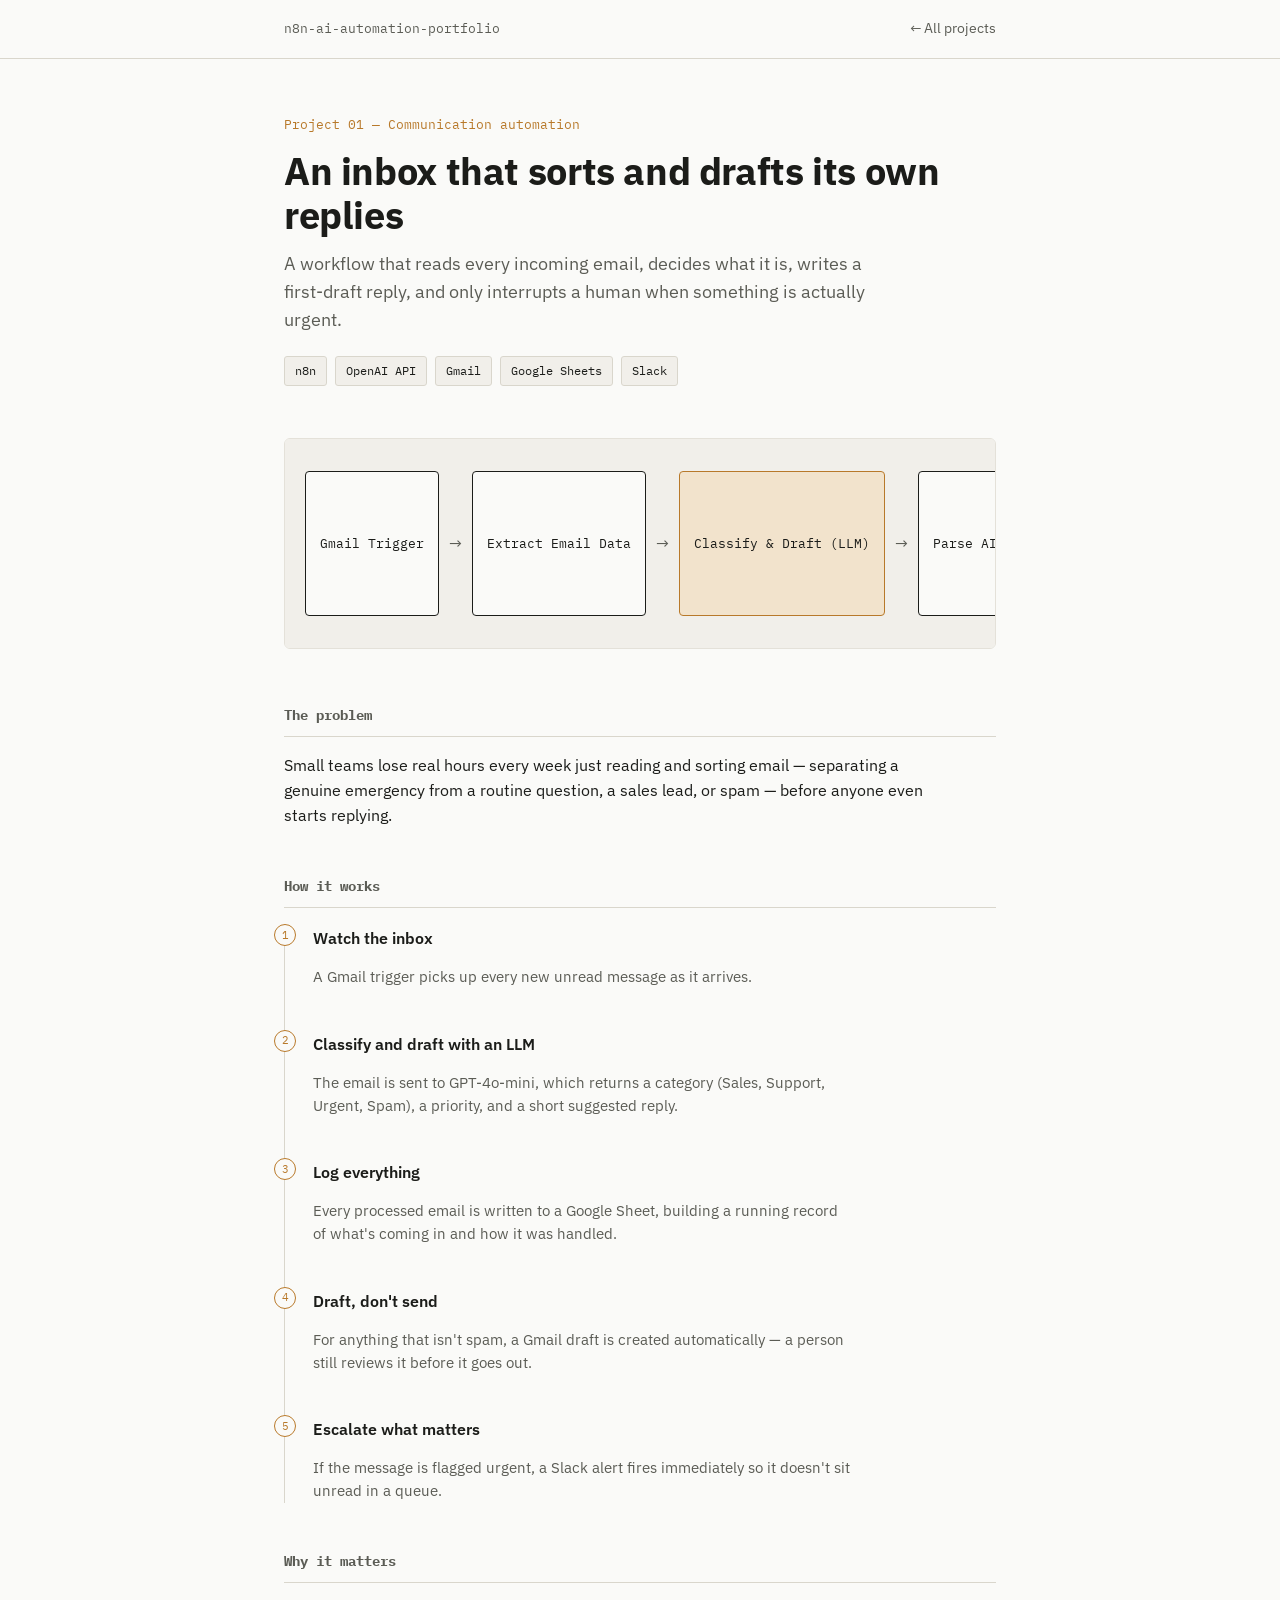
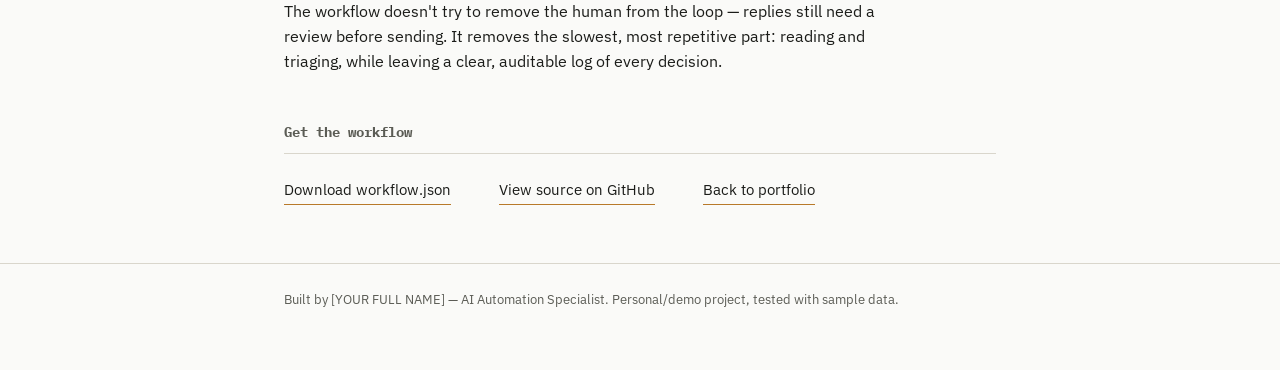
==== projects/01-email-triage-agent/index.html @ a7bc9fc6 "Add files via upload" ====
<!DOCTYPE html>
<html lang="en">
<head>
<meta charset="UTF-8">
<meta name="viewport" content="width=device-width, initial-scale=1.0">
<title>AI Email Triage & Auto-Draft Agent — Automation Portfolio</title>
<meta name="description" content="An n8n + LLM workflow that classifies inbound email, drafts replies, and escalates urgent messages automatically.">
<link rel="stylesheet" href="../../assets/style.css">
<style>
  :root{
    --accent:#B8792A;
    --accent-soft:#F2E3CC;
  }
</style>
</head>
<body>

<div class="topbar">
  <div class="wrap">
    <span class="brand">n8n-ai-automation-portfolio</span>
    <a href="../../index.html">← All projects</a>
  </div>
</div>

<div class="wrap">

  <div class="hero">
    <p class="kicker">Project 01 — Communication automation</p>
    <h1>An inbox that sorts and drafts its own replies</h1>
    <p class="subtitle">A workflow that reads every incoming email, decides what it is, writes a first-draft reply, and only interrupts a human when something is actually urgent.</p>
    <div class="tags">
      <span class="tag">n8n</span>
      <span class="tag">OpenAI API</span>
      <span class="tag">Gmail</span>
      <span class="tag">Google Sheets</span>
      <span class="tag">Slack</span>
    </div>
  </div>

  <div class="diagram">
    <div class="diagram-row">
      <div class="node">Gmail Trigger</div>
      <div class="arrow">→</div>
      <div class="node">Extract Email Data</div>
      <div class="arrow">→</div>
      <div class="node accent">Classify & Draft (LLM)</div>
      <div class="arrow">→</div>
      <div class="node">Parse AI Output</div>
      <div class="arrow">→</div>
      <div class="branch-col">
        <div class="node">Log to Sheet</div>
        <div class="node">If spam → Create Draft</div>
        <div class="node">If urgent → Notify Slack</div>
      </div>
    </div>
  </div>

  <section>
    <h2>The problem</h2>
    <p>Small teams lose real hours every week just reading and sorting email — separating a genuine emergency from a routine question, a sales lead, or spam — before anyone even starts replying.</p>
  </section>

  <section>
    <h2>How it works</h2>
    <ul class="steps">
      <li data-n="1">
        <p class="step-title">Watch the inbox</p>
        <p class="step-desc">A Gmail trigger picks up every new unread message as it arrives.</p>
      </li>
      <li data-n="2">
        <p class="step-title">Classify and draft with an LLM</p>
        <p class="step-desc">The email is sent to GPT-4o-mini, which returns a category (Sales, Support, Urgent, Spam), a priority, and a short suggested reply.</p>
      </li>
      <li data-n="3">
        <p class="step-title">Log everything</p>
        <p class="step-desc">Every processed email is written to a Google Sheet, building a running record of what's coming in and how it was handled.</p>
      </li>
      <li data-n="4">
        <p class="step-title">Draft, don't send</p>
        <p class="step-desc">For anything that isn't spam, a Gmail draft is created automatically — a person still reviews it before it goes out.</p>
      </li>
      <li data-n="5">
        <p class="step-title">Escalate what matters</p>
        <p class="step-desc">If the message is flagged urgent, a Slack alert fires immediately so it doesn't sit unread in a queue.</p>
      </li>
    </ul>
  </section>

  <section>
    <h2>Why it matters</h2>
    <p>The workflow doesn't try to remove the human from the loop — replies still need a review before sending. It removes the slowest, most repetitive part: reading and triaging, while leaving a clear, auditable log of every decision.</p>
  </section>

  <section>
    <h2>Get the workflow</h2>
    <div class="links">
      <a href="./workflow.json">Download workflow.json</a>
      <a href="https://github.com/YOUR_GITHUB_USERNAME/n8n-ai-automation-portfolio/tree/main/projects/01-email-triage-agent">View source on GitHub</a>
      <a href="../../index.html">Back to portfolio</a>
    </div>
  </section>

</div>

<footer>
  <div class="wrap">
    Built by [YOUR FULL NAME] — AI Automation Specialist. Personal/demo project, tested with sample data.
  </div>
</footer>

</body>
</html>
---- assets/style.css ----
@import url('https://fonts.googleapis.com/css2?family=IBM+Plex+Sans:wght@400;500;600;700&family=IBM+Plex+Mono:wght@400;500&display=swap');

:root{
  --bg:#FAFAF8;
  --surface:#F1EFEA;
  --surface-line:#E4E1D9;
  --ink:#1B1C19;
  --ink-soft:#5B5C55;
  --border:#D9D6CC;
  --accent:#B0432B;
  --accent-soft:#F1DAD3;
}

*{box-sizing:border-box;}

html{scroll-behavior:smooth;}

body{
  margin:0;
  background:var(--bg);
  color:var(--ink);
  font-family:'IBM Plex Sans', -apple-system, sans-serif;
  line-height:1.55;
  -webkit-font-smoothing:antialiased;
}

.wrap{
  max-width:760px;
  margin:0 auto;
  padding:0 24px;
}

/* ---- top bar ---- */
.topbar{
  border-bottom:1px solid var(--border);
  padding:18px 0;
}
.topbar .wrap{
  display:flex;
  justify-content:space-between;
  align-items:center;
  gap:16px;
}
.topbar a{
  color:var(--ink-soft);
  text-decoration:none;
  font-size:14px;
}
.topbar a:hover{ color:var(--accent); }
.topbar .brand{
  font-family:'IBM Plex Mono', monospace;
  font-size:13px;
  color:var(--ink-soft);
}

/* ---- hero ---- */
.hero{
  padding:56px 0 8px;
}
.kicker{
  font-family:'IBM Plex Mono', monospace;
  font-size:13px;
  color:var(--accent);
  margin:0 0 14px;
}
h1{
  font-size:clamp(28px, 4vw, 38px);
  line-height:1.15;
  margin:0 0 14px;
  font-weight:700;
  letter-spacing:-0.01em;
}
.subtitle{
  font-size:18px;
  color:var(--ink-soft);
  max-width:56ch;
  margin:0 0 22px;
}
.tags{
  display:flex;
  flex-wrap:wrap;
  gap:8px;
  margin-bottom:44px;
}
.tag{
  font-family:'IBM Plex Mono', monospace;
  font-size:12px;
  color:var(--ink);
  border:1px solid var(--border);
  border-radius:3px;
  padding:5px 10px;
  background:var(--surface);
}

/* ---- diagram ---- */
.diagram{
  background:var(--surface);
  border:1px solid var(--surface-line);
  border-radius:6px;
  padding:32px 20px;
  margin-bottom:56px;
  overflow-x:auto;
}
.diagram-row{
  display:flex;
  align-items:stretch;
  gap:0;
  min-width:max-content;
}
.node{
  font-family:'IBM Plex Mono', monospace;
  font-size:12.5px;
  border:1.5px solid var(--ink);
  background:var(--bg);
  padding:10px 14px;
  border-radius:4px;
  white-space:nowrap;
  display:flex;
  align-items:center;
  min-height:38px;
}
.node.accent{
  border-color:var(--accent);
  background:var(--accent-soft);
}
.arrow{
  display:flex;
  align-items:center;
  padding:0 10px;
  color:var(--ink-soft);
  font-size:16px;
}
.branch-col{
  display:flex;
  flex-direction:column;
  gap:10px;
  justify-content:center;
}
.branch-note{
  font-family:'IBM Plex Mono', monospace;
  font-size:11px;
  color:var(--ink-soft);
  margin-top:6px;
  text-align:center;
}

/* ---- sections ---- */
section{
  margin-bottom:48px;
}
h2{
  font-size:14px;
  font-family:'IBM Plex Mono', monospace;
  color:var(--ink-soft);
  text-transform:none;
  margin:0 0 16px;
  padding-bottom:10px;
  border-bottom:1px solid var(--border);
}
section p{
  font-size:16px;
  color:var(--ink);
  max-width:64ch;
}

/* ---- numbered steps ---- */
.steps{
  list-style:none;
  margin:0;
  padding:0;
  border-left:1.5px solid var(--border);
}
.steps li{
  position:relative;
  padding:2px 0 26px 28px;
}
.steps li::before{
  content: attr(data-n);
  position:absolute;
  left:-11px;
  top:0;
  width:20px;
  height:20px;
  border-radius:50%;
  background:var(--bg);
  border:1.5px solid var(--accent);
  color:var(--accent);
  font-family:'IBM Plex Mono', monospace;
  font-size:11px;
  display:flex;
  align-items:center;
  justify-content:center;
}
.steps li:last-child{ padding-bottom:0; }
.step-title{
  font-weight:600;
  margin:0 0 4px;
  font-size:15.5px;
}
.step-desc{
  color:var(--ink-soft);
  font-size:15px;
  max-width:60ch;
}

/* ---- footer / links ---- */
.links{
  display:flex;
  flex-wrap:wrap;
  gap:14px 24px;
  padding-top:8px;
}
.links a{
  color:var(--ink);
  text-decoration:none;
  font-size:15px;
  border-bottom:1px solid var(--accent);
  padding-bottom:2px;
  margin:0 24px 10px 0;
  display:inline-block;
}
.links a:hover{ color:var(--accent); }

footer{
  border-top:1px solid var(--border);
  padding:26px 0 60px;
  color:var(--ink-soft);
  font-size:13px;
}

/* ---- landing page cards ---- */
.card-grid{
  display:flex;
  flex-direction:column;
  gap:16px;
}
.card{
  border:1px solid var(--border);
  border-radius:6px;
  padding:22px 22px;
  text-decoration:none;
  color:var(--ink);
  display:block;
  background:var(--surface);
  transition:border-color .15s ease;
}
.card:hover{ border-color:var(--accent); }
.card-num{
  font-family:'IBM Plex Mono', monospace;
  font-size:12px;
  color:var(--ink-soft);
  margin:0 0 6px;
}
.card h3{
  margin:0 0 8px;
  font-size:19px;
}
.card p{
  margin:0 0 10px;
  color:var(--ink-soft);
  font-size:15px;
}
.card .tags{ margin-bottom:0; }

@media (max-width:600px){
  .diagram-row{ flex-direction:column; }
  .arrow{ transform:rotate(90deg); padding:6px 0; align-self:center; }
  .branch-col{ flex-direction:row; flex-wrap:wrap; }
}
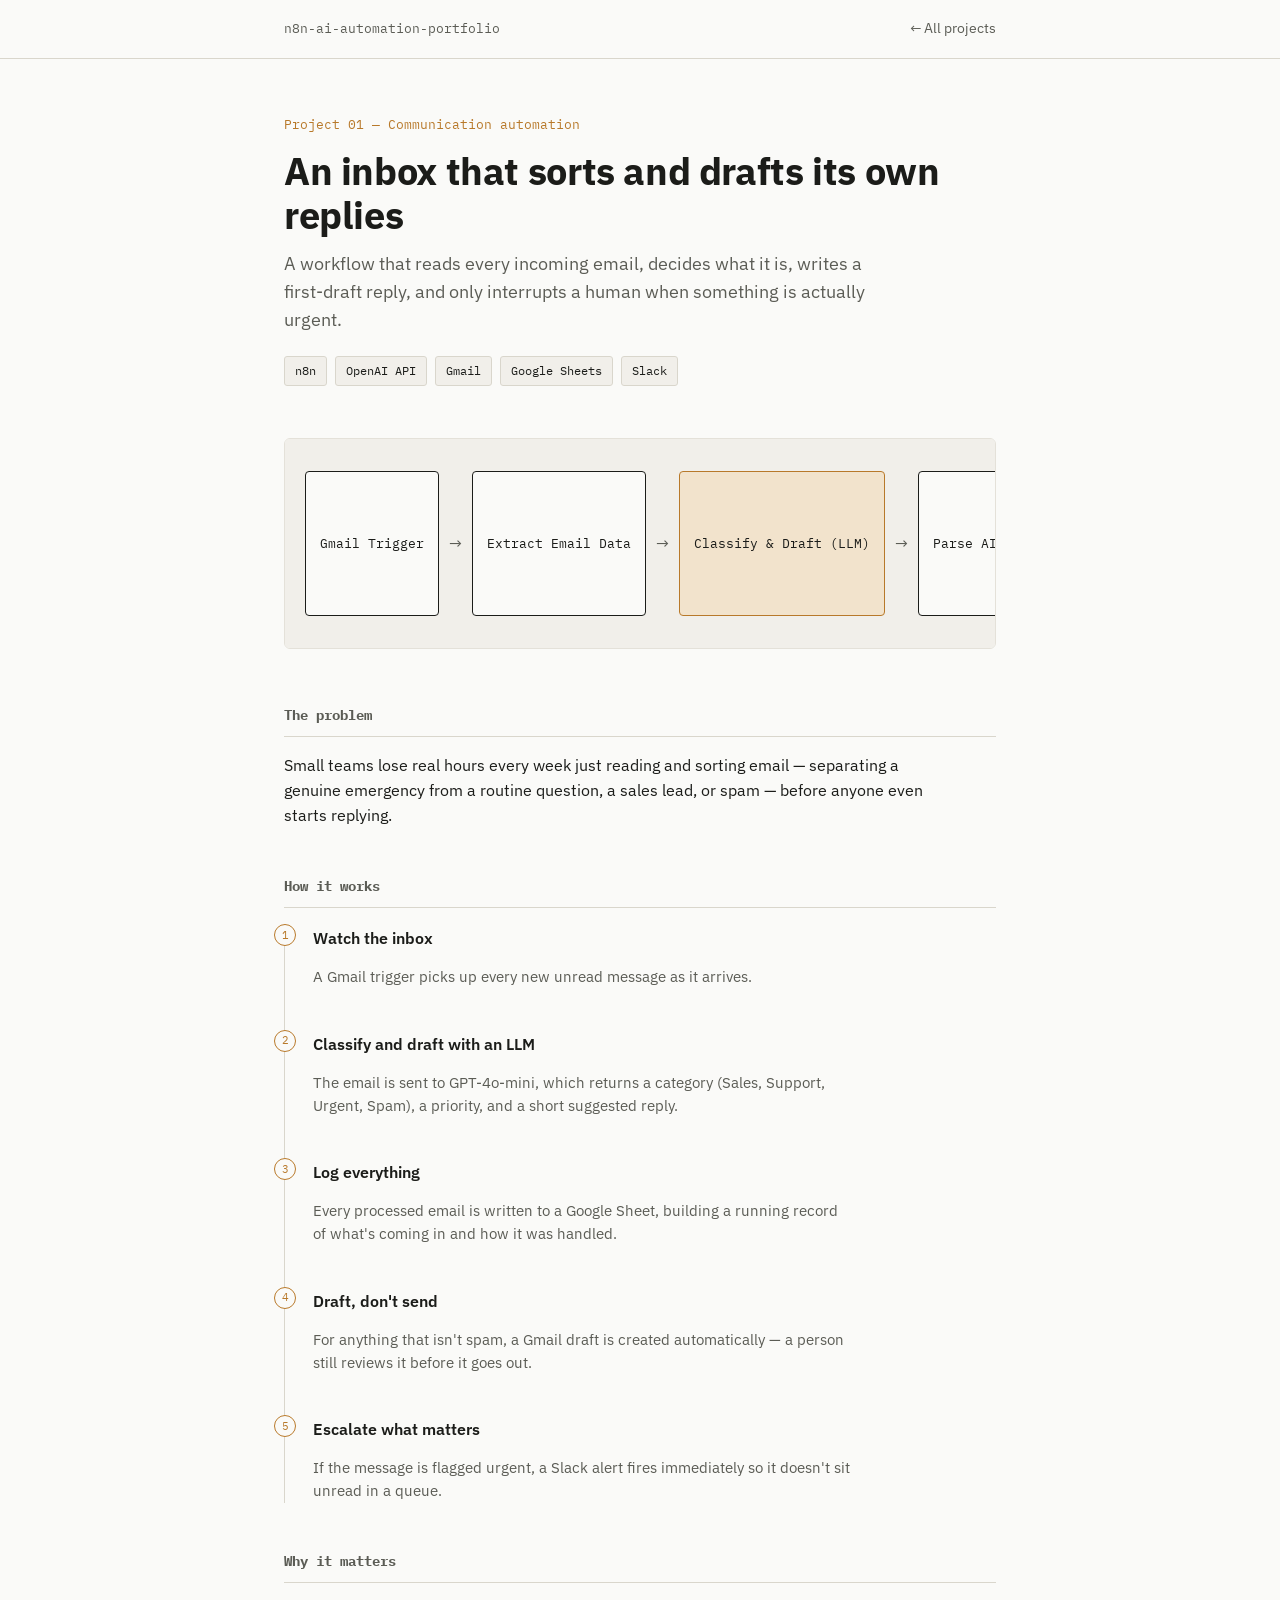
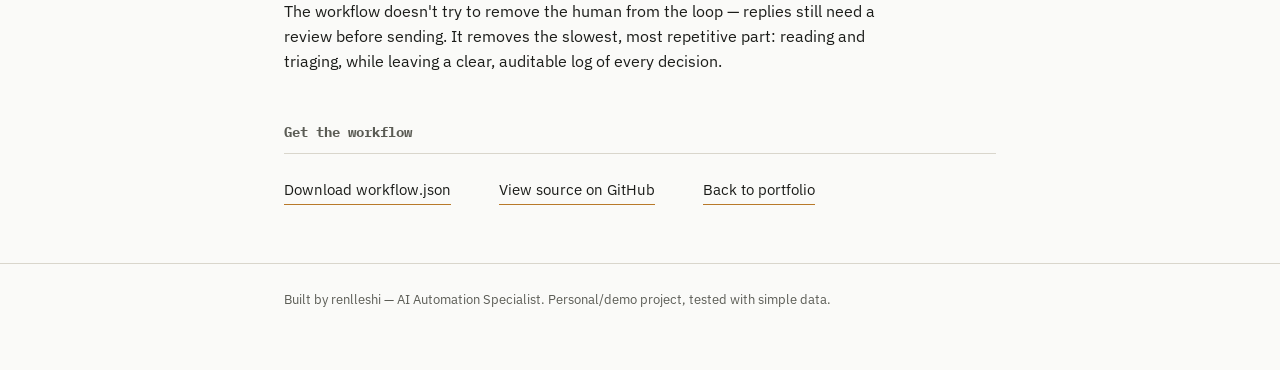
==== commit 208d75a7: "Update index.html" ====
--- a/projects/01-email-triage-agent/index.html
+++ b/projects/01-email-triage-agent/index.html
@@ -104,7 +104,7 @@
 
 <footer>
   <div class="wrap">
-    Built by [YOUR FULL NAME] — AI Automation Specialist. Personal/demo project, tested with sample data.
+    Built by renlleshi — AI Automation Specialist. Personal/demo project, tested with simple data.
   </div>
 </footer>
 
